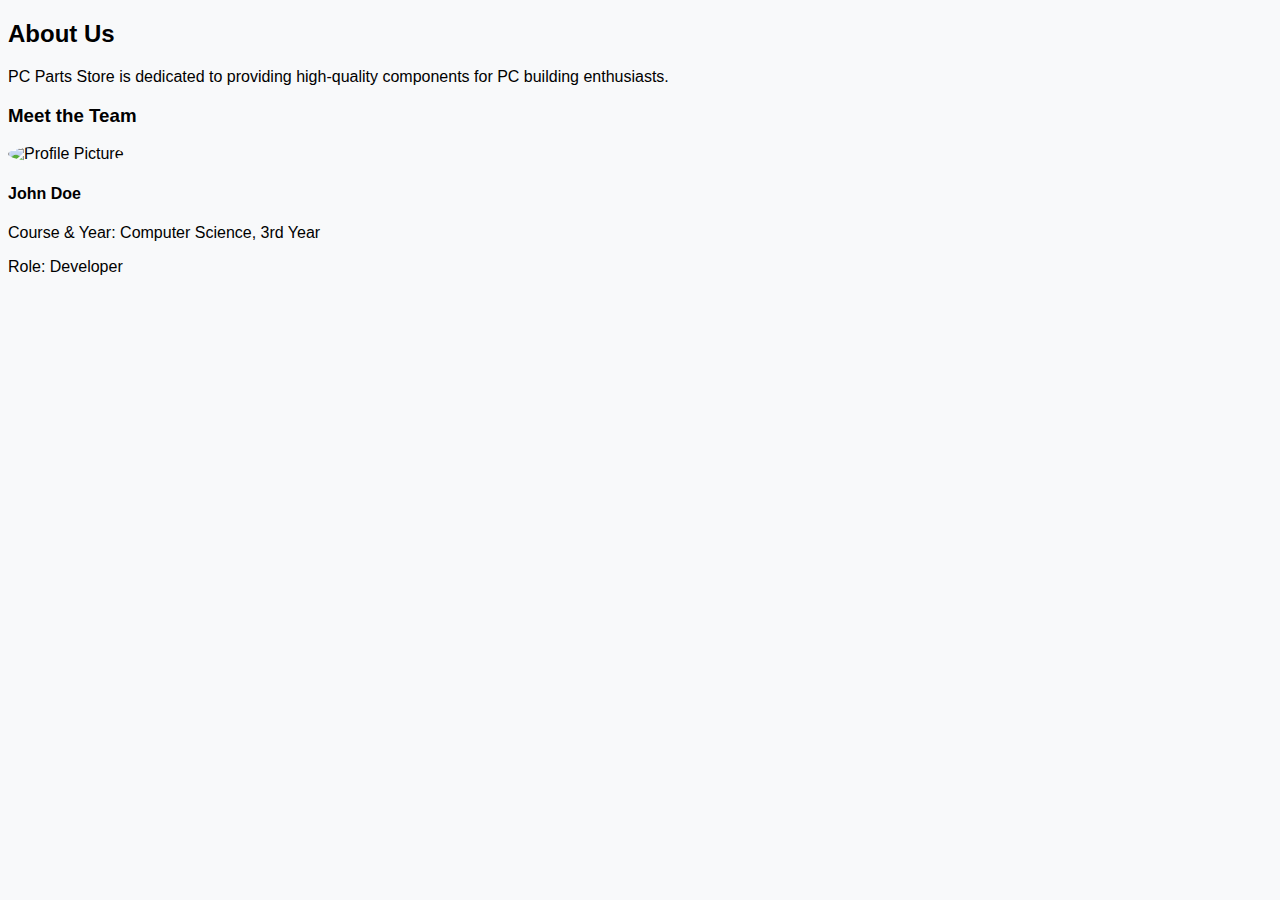
==== about.html @ e5ba2e80 "Initial Commit" ====
<!DOCTYPE html>
<html lang="en">
<head>
    <meta charset="UTF-8">
    <meta name="viewport" content="width=device-width, initial-scale=1.0">
    <title>About Us</title>
    <link rel="stylesheet" href="styles.css">
</head>
<body>
    <h2>About Us</h2>
    <p>PC Parts Store is dedicated to providing high-quality components for PC building enthusiasts.</p>
    <h3>Meet the Team</h3>
    <div class="team-member">
        <img src="placeholder.jpg" alt="Profile Picture">
        <h4>John Doe</h4>
        <p>Course & Year: Computer Science, 3rd Year</p>
        <p>Role: Developer</p>
    </div>
</body>
</html>
---- styles.css ----
@import url('https://fonts.googleapis.com/css2?family=Julius+Sans+One&display=swap');
.julius-sans-one-bold {
    font-family: "Julius Sans One", sans-serif;
    font-weight: 800;
    font-style: normal;
}
body {
    font-family: Arial, sans-serif !important;
    background-color: #f8f9fa;
}
.navbar{
    background-color: #281549;
}
.navbar-brand{
    display: flex;
    align-items: center
}
.navbar-brand > h3{
    margin-bottom: 0;
}
.navbar-toggler {
    border-color: white !important;
}
.navbar-toggler-icon {
    filter: invert(1);
}
.navbar-brand > h3,
.navbar-nav .nav-link {
    color: #ffffff !important;
}
.navbar-brand > img{
    height: 60px;
}
.team-member img {
    width: 100px;
    border-radius: 50%;
}
@media (min-width: 992px) {
    .navbar-expand-lg .navbar-collapse{
        justify-content: flex-end;
    }
}
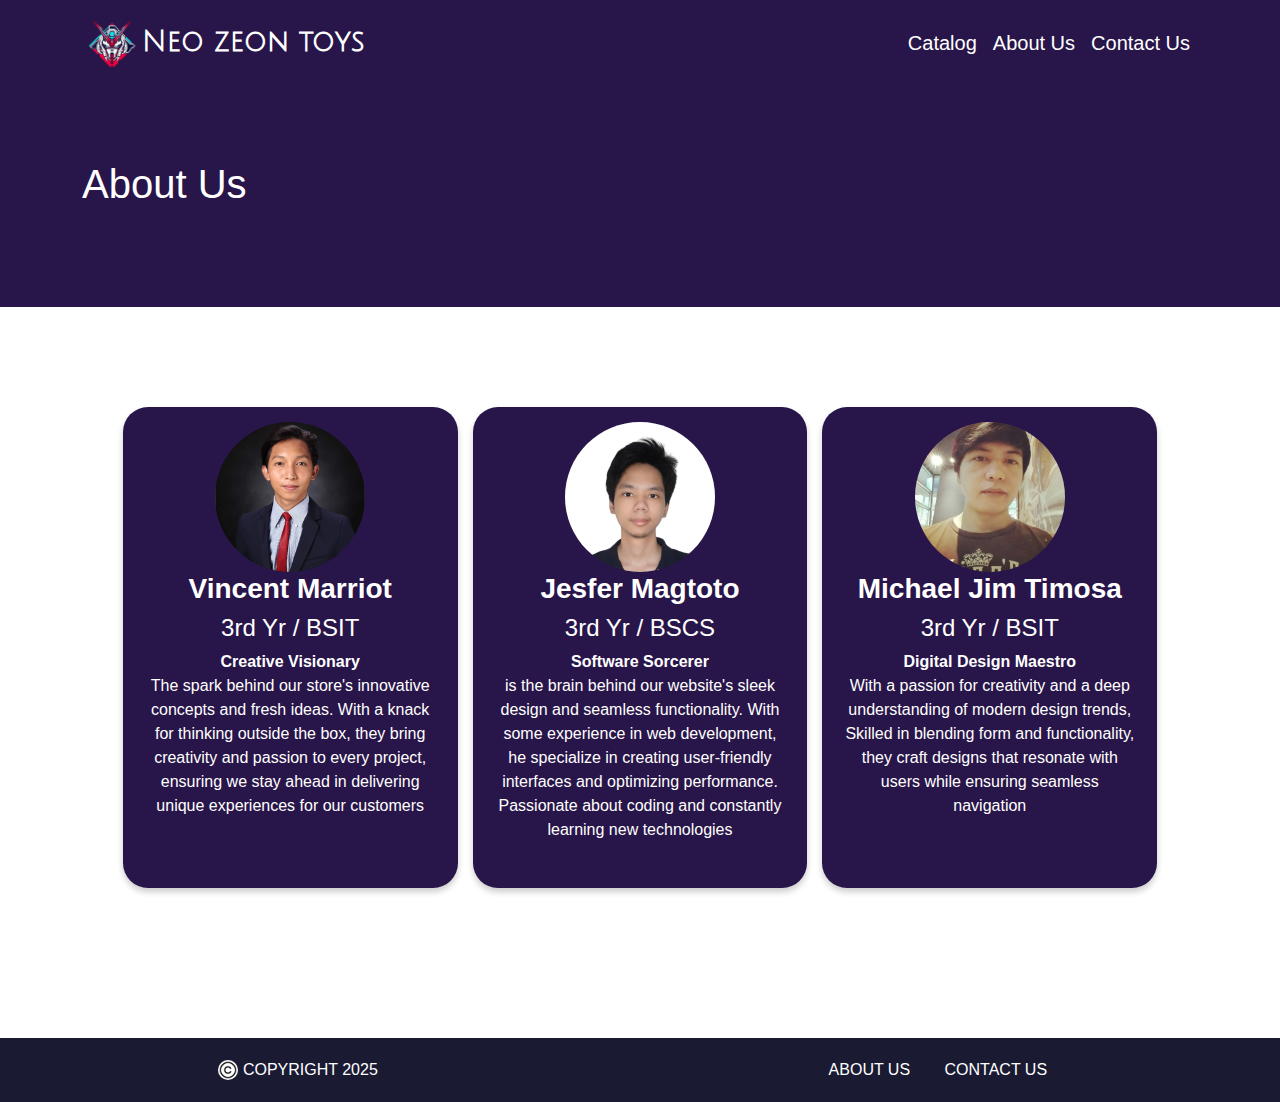
==== commit 1e09eef1: "Team members update" ====
--- a/about.html
+++ b/about.html
@@ -5,16 +5,71 @@
     <meta name="viewport" content="width=device-width, initial-scale=1.0">
     <title>About Us</title>
     <link rel="stylesheet" href="styles.css">
+    <link rel="stylesheet" href="https://cdn.jsdelivr.net/npm/bootstrap@5.3.0/dist/css/bootstrap.min.css">
 </head>
 <body>
-    <h2>About Us</h2>
-    <p>PC Parts Store is dedicated to providing high-quality components for PC building enthusiasts.</p>
-    <h3>Meet the Team</h3>
-    <div class="team-member">
-        <img src="placeholder.jpg" alt="Profile Picture">
-        <h4>John Doe</h4>
-        <p>Course & Year: Computer Science, 3rd Year</p>
-        <p>Role: Developer</p>
-    </div>
+    <nav class="navbar navbar-expand-lg">
+        <div class="container">
+            <a class="navbar-brand" href="index.html">
+                <img src="assets/logo/logo.png">
+                <h3 class="julius-sans-one-bold">Neo zeon toys</h3>
+            </a>
+            <button class="navbar-toggler" type="button" data-bs-toggle="collapse" data-bs-target="#navbarNav">
+                <span class="navbar-toggler-icon"></span>
+            </button>
+            <div class="collapse navbar-collapse" id="navbarNav">
+                <ul class="navbar-nav">
+                    <li class="nav-item"><a class="nav-link" href="catalog.html">Catalog</a></li>
+                    <li class="nav-item"><a class="nav-link" href="about.html">About Us</a></li>
+                    <li class="nav-item"><a class="nav-link" href="contact.html">Contact Us</a></li>
+                </ul>
+            </div>
+        </div>
+    </nav>
+        <section class="about-banner">
+            <div class="container my-4">
+                <h1>About Us</h1>
+            </div>
+        </section>
+        <section class="team-members">
+            <div class="container team-members-content">
+                <div class="member-card">
+                    <div class="image-container">
+                        <img src="assets/images/Mariot.png" alt="">
+                    </div>
+                    <h3 class="name">Vincent Marriot</h3>
+                    <h4 class="course">3rd Yr / BSIT</h4>
+                    <p class="description"><strong>Creative Visionary</strong><br> The spark behind our store's innovative concepts and fresh ideas. With a knack for thinking outside the box, they bring creativity and passion to every project, ensuring we stay ahead in delivering unique experiences for our customers</p>
+                </div>
+                <div class="member-card">
+                    <div class="image-container">
+                        <img src="assets/images/Magtoto.png" alt="">
+                    </div>
+                    <h3 class="name">Jesfer Magtoto</h3>
+                    <h4 class="course">3rd Yr / BSCS</h4>
+                    <p class="description"><strong>Software Sorcerer</strong><br> is the brain behind our website's sleek design and seamless functionality. With some experience in web development, he specialize in creating user-friendly interfaces and optimizing performance. Passionate about coding and constantly learning new technologies</p>
+                </div>
+                <div class="member-card">
+                    <div class="image-container">
+                        <img src="assets/images/Timosa.jpg" alt="">
+                    </div>
+                    <h3 class="name">Michael Jim Timosa</h3>
+                    <h4 class="course">3rd Yr / BSIT</h4>
+                    <p class="description"><strong>Digital Design Maestro</strong><br> With a passion for creativity and a deep understanding of modern design trends,
+                        Skilled in blending form and functionality, they craft designs that resonate with users while ensuring seamless navigation</p>
+                </div>
+                
+            </div>
+        </section>
+    <footer>
+        <div class="copyright">
+          <img src="assets/logo/Copyright_Symbol.png" alt="Copyright"> <span>COPYRIGHT 2025</span>
+        </div>
+        <div class="link-container">
+            <a href="about.html">ABOUT US</a>
+            <a href="contact.html">CONTACT US</a>
+        </div>
+        
+      </footer>
 </body>
 </html>--- a/styles.css
+++ b/styles.css
@@ -6,7 +6,6 @@
 }
 body {
     font-family: Arial, sans-serif !important;
-    background-color: #f8f9fa;
 }
 .navbar{
     background-color: #281549;
@@ -19,7 +18,7 @@
     margin-bottom: 0;
 }
 .navbar-toggler {
-    border-color: white !important;
+    border-color: #ffffff !important;
 }
 .navbar-toggler-icon {
     filter: invert(1);
@@ -28,6 +27,9 @@
 .navbar-nav .nav-link {
     color: #ffffff !important;
 }
+.navbar-nav .nav-link {
+    font-size: 20px;
+}
 .navbar-brand > img{
     height: 60px;
 }
@@ -39,4 +41,332 @@
     .navbar-expand-lg .navbar-collapse{
         justify-content: flex-end;
     }
+}
+/*------------------------------------------------*/
+.background-container{
+    max-height: 768px;
+    display: flex;
+    flex-direction: row;
+    overflow: hidden;
+}
+.background-container > img{
+    width: 75%;
+    object-fit: cover;
+    transform: translate(9%, 0px);
+    z-index: -1;
+    overflow: visible;
+}
+.background-container > video{
+    width: 25%;
+    object-fit: cover;
+}
+.hero-banner{
+    position: relative;
+}
+.hero-banner > .btn-container > a{
+    margin-top: 200px;
+    padding: 10px 46px;
+    background-color: #004aad;
+    width: max-content;
+    display: flex;
+    text-decoration: none;
+    border-radius: 15px;
+}
+.hero-banner > .btn-container > a > p{
+    font-size: 24px;
+    text-align: center;
+    width: max-content;
+    margin-bottom: 0;
+    color: #ffffff;
+}
+/*------------------------------------------------*/
+.samples{
+    background-color: #281549;
+}
+.samples-container{
+    display: flex;
+    flex-direction: row;
+}
+.samples .card-sample{
+    max-width: 363px;
+    display: flex;
+    flex-direction: column;
+    justify-content: center;
+    margin: auto;
+    cursor: pointer;
+}
+.samples .image-container{
+    height: 518px;
+    
+}
+@media (max-width: 1199px) {
+    .samples .image-container {
+      height: calc(100vh - 480px);
+    }
+    .samples{
+        gap: 15px;
+    }
+}
+.samples .image-container img{
+    height: 100%;
+    border-radius: 70px;
+    object-fit: cover;
+}
+.samples .card-title > h5{
+    color: #ffffff !important;
+    text-align: center;
+    margin-top: 25px;
+    font-weight: 800;
+}
+body.modal-open {
+    background-color: rgba(0, 0, 0, 0.5);
+}
+.card-sample .buy-now {
+    margin-top: 10px;
+    width: 100%;
+    font-size: 16px;
+    padding: 10px;
+    border-radius: 8px;
+}
+.more-sample{
+    padding: 30px 0 60px;
+    display: flex;
+    justify-content: center
+}
+.more-sample > a{
+    text-decoration: none;
+    color: #ffffff;
+    background-color: #004aad;
+    font-size: 40px;
+    padding: 18px 60px;
+    font-weight: 600;
+    border-radius: 30px;
+}
+.more-sample > a:hover {
+    background-color: #0066cc; /* Slightly lighter shade of blue */
+    transform: translateY(-3px); /* Slight upward movement */
+    box-shadow: 0 4px 6px rgba(0, 0, 0, 0.2); /* Add a subtle shadow */
+}
+footer {
+    background-color: #1A1A33; /* Dark purple background */
+    color: white;
+    padding: 20px 0;
+    text-align: center;
+    font-family: sans-serif; /* Or your preferred font */
+    display: flex;
+    flex-direction: row;
+    justify-content: space-around;
+}
+footer a {
+    color: white;
+    text-decoration: none;
+    margin: 0 15px;
+    font-size: 16px;
+}
+footer a:hover {
+    text-decoration: underline;
+}
+.copyright {
+    display: flex;
+    align-items: center;
+    justify-content: center;
+    
+}
+.copyright img {
+    height: 20px; /* Adjust as needed */
+    margin-right: 5px;
+    border-radius: 50%;
+    background-color: #ffffff;
+}
+.product-card {
+    cursor: pointer;
+    overflow: hidden; /* Ensure images are contained within their cards */
+    border-radius: 15px;
+    border: 1px solid #ddd;
+    box-shadow: 0 4px 10px rgba(0, 0, 0, 0.1); /* Add box shadow */
+    display: flex;
+    flex-direction: column;
+    height: 100%;
+}
+.product-card .image-container img {
+    height: 470px; /* Fixed height for uniformity */
+    object-fit: cover; /* Ensure aspect ratio is preserved */
+}
+@media (max-width: 1199px) {
+    .product-card .image-container {
+        height: calc(33.57vw); /* 470 / 1200 * 100 */
+    }
+    .product-card .image-container img{
+        height: calc(33.57vw); 
+    }
+}
+.card-title h5 {
+    text-align: center;
+    font-size: 18px;
+    margin-top: 10px;
+    height: 50px; /* Ensure title has consistent height */
+    overflow: hidden;
+    text-overflow: ellipsis;
+}
+.card-title p {
+    font-size: 14px;
+    color: #333;
+    text-align: center;
+    margin: 5px 0;
+}
+.product-card .card-title {
+    display: flex;
+    flex-direction: column;
+    justify-content: flex-start;
+    align-items: center;
+    padding: 10px;
+    flex-grow: 1; /* Allow it to grow and take remaining space */
+    min-height: 100px;
+}
+/* Ensure Price and Release Year are aligned at the same height */
+.product-card p {
+    margin: 5px 0;
+}
+#product-list .col-md-4 {
+    display: flex;
+    justify-content: center;
+    align-items: flex-start;
+}
+/* Optional: Add some spacing between product cards */
+.product-card {
+    margin-bottom: 15px;
+}
+/* Bootstrap grid for 3 items per row */
+.product-card p {
+    padding-left: 15px; 
+}
+aside{
+    margin-bottom: 500px;
+    padding: 30px 0;
+    color: #ffffff;
+    background-color: #281549;
+    border-radius: 25px;
+    height: max-content;
+    position: sticky;
+    top: 30px;
+}
+.modal-dialog{
+    min-width: 768px;
+    color: #ffffff;
+    
+}
+.modal-content{
+    background-color: #281549 !important;
+}
+.modal-product{
+    display: flex;
+    flex-direction: row;
+}
+
+/* ================= Responsive Enhancements ================= */
+
+/* Breakpoint for screens <= 1200px */
+@media (max-width: 1200px) {
+    .modal-dialog {
+        max-width: 80%;
+        min-width: unset;
+    }
+}
+
+/* Breakpoint for screens <= 992px */
+@media (max-width: 992px) {
+    .modal-dialog {
+        max-width: 90%;
+    }
+    .catalog-container {
+        grid-template-columns: repeat(2, 1fr);
+    }
+}
+
+/* Breakpoint for screens <= 768px */
+@media (max-width: 768px) {
+    .hero h1 {
+        font-size: 24px;
+    }
+    .catalog-container {
+        grid-template-columns: 1fr;
+    }
+    .modal-dialog {
+        max-width: 95%;
+    }
+    .product-card{
+        width: 100%;
+    }
+    .product-card > .image-container,
+    .product-card > .image-container img{
+        min-height: 470px;
+    }
+    aside{
+        margin-bottom: 150px;
+        height: max-content;
+        position: unset;
+        top: unset;
+    }
+    .member-card {
+        max-width: unset !important;
+    }
+    .team-members-content{
+        flex-direction: column !important;
+    }
+}
+.modal-product a{
+    text-decoration: none;
+    color: #ffffff;
+    background-color: #cf0d4e;
+    font-weight: 800;
+    font-size: 26px;
+    padding: 12px 60px;
+    border-radius: 25px;
+    display: block;
+    width: max-content;
+}
+.btn-close {
+    filter: invert(1);
+}
+.team-members-content{
+    display: flex;
+    flex-direction: row;
+    justify-content: center;
+    gap: 15px;
+    flex-wrap: wrap
+}
+.member-card {
+    display: flex;
+    flex-direction: column;
+    align-items: center;
+    text-align: center;
+    box-shadow: 0 4px 6px rgba(0, 0, 0, 0.2);
+    padding: 15px 20px 30px;
+    border-radius: 25px;
+    max-width: 30%;
+    background-color: #281549;
+    color: #ffffff;
+}
+.member-card h3{
+    font-weight: 600;
+}
+.team-members .image-container {
+    border-radius: 50%;
+
+}
+.team-members > .team-members-content > .member-card > .image-container > img{
+    height: 150px;
+    width: 150px;
+    object-fit: cover;
+    border-radius: 50%;
+}
+.team-members {
+    margin-bottom: 150px;
+    margin-top: 100px;
+}
+.about-banner{
+    background-color: #281549;
+    color: #ffffff;
+    font-weight: 800;
+    padding: 50px 0 75px;
 }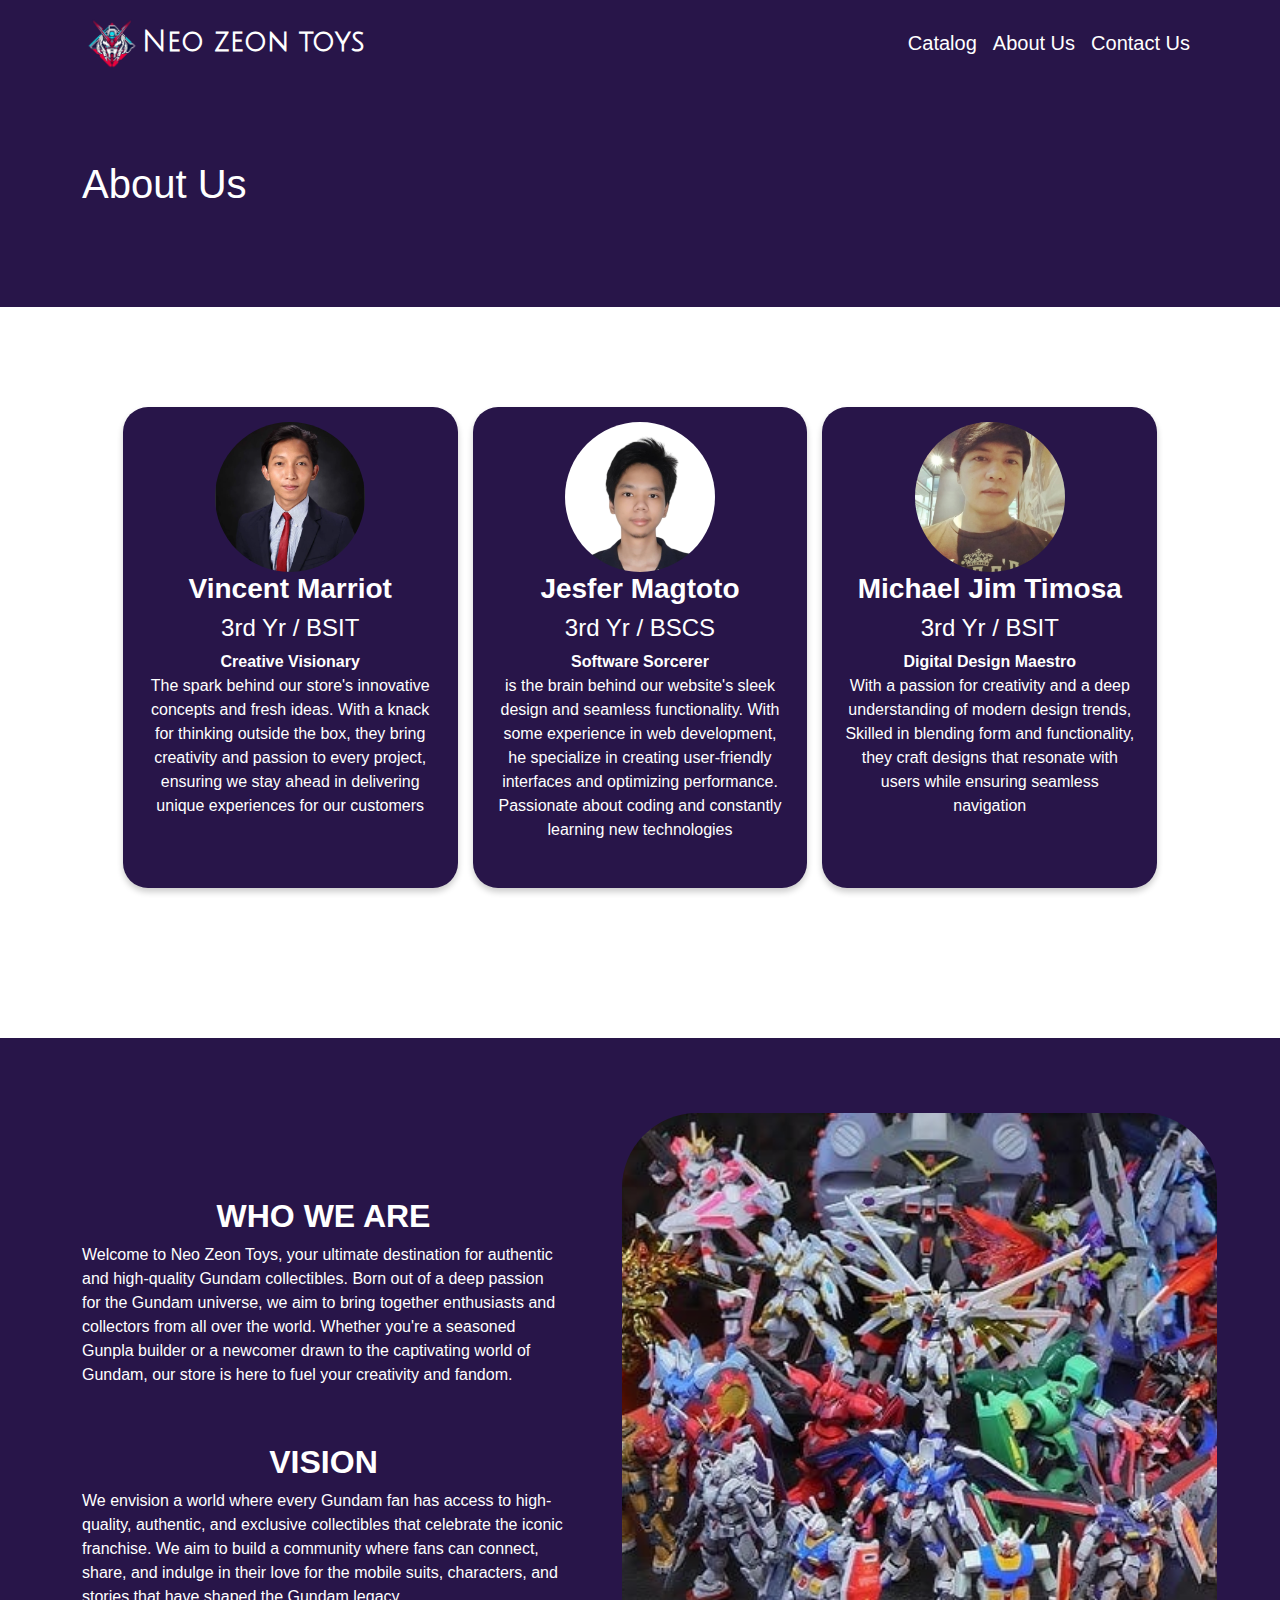
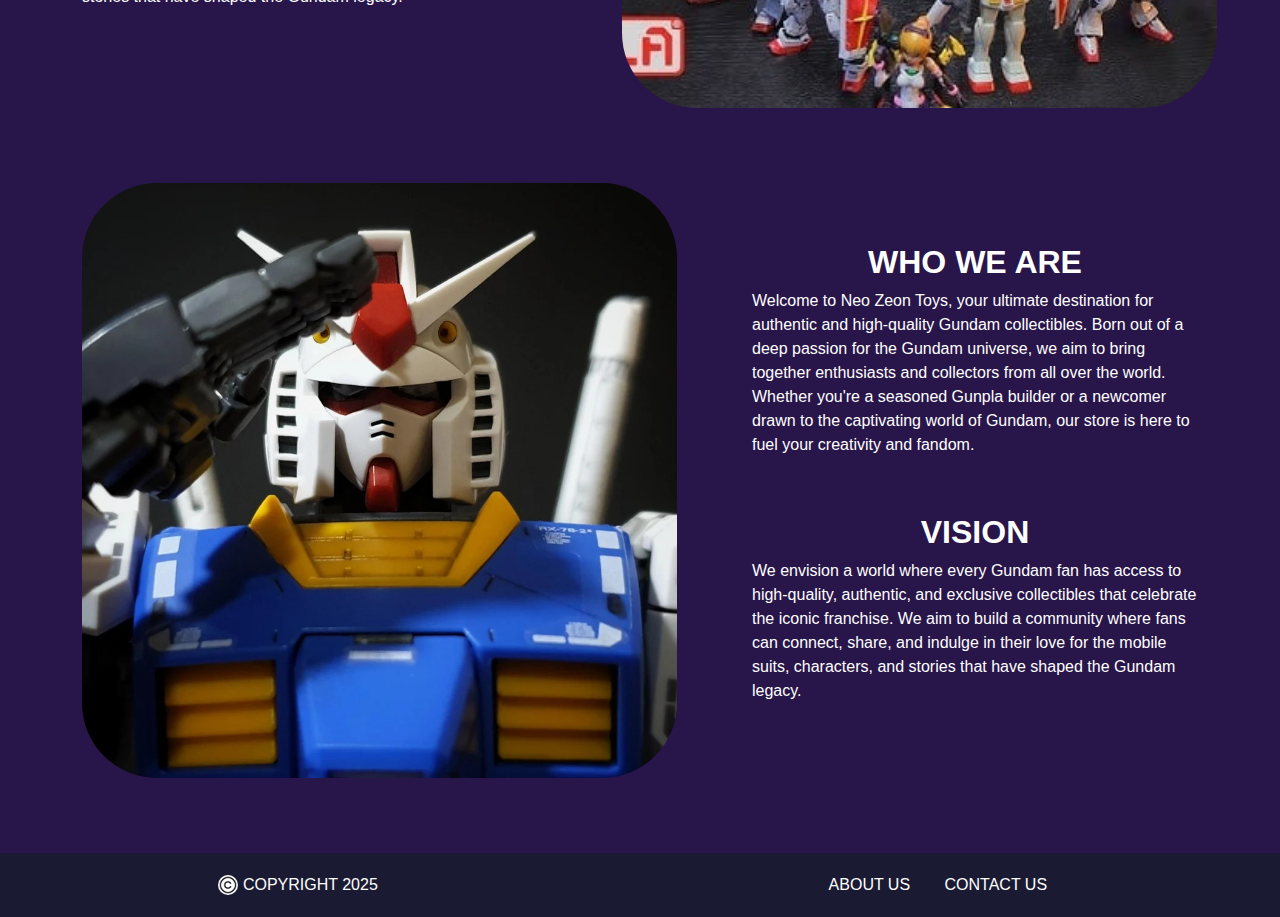
==== commit 8c679dea: "added about us content" ====
--- a/about.html
+++ b/about.html
@@ -61,6 +61,34 @@
                 
             </div>
         </section>
+        <section class="who">
+            <div class="who-content container">
+                <div class="who-text">
+                    <h2>WHO WE ARE</h2>
+                    <p>Welcome to Neo Zeon Toys, your ultimate destination for authentic and high-quality Gundam collectibles. Born out of a deep passion for the Gundam universe, we aim to bring together enthusiasts and collectors from all over the world. Whether you're a seasoned Gunpla builder or a newcomer drawn to the captivating world of Gundam, our store is here to fuel your creativity and fandom.</p>
+                    <p>&nbsp;</p>
+                    <h2>VISION</h2>
+                    <p>We envision a world where every Gundam fan has access to high-quality, authentic, and exclusive collectibles that celebrate the iconic franchise. We aim to build a community where fans can connect, share, and indulge in their love for the mobile suits, characters, and stories that have shaped the Gundam legacy.</p>
+                </div>
+                <div class="who-image">
+                    <img src="assets/images/width_686.jpg" alt="">
+                </div>
+            </div>
+        </section>
+        <section class="mission">
+            <div class="mission-content container">
+                <div class="who-image">
+                    <img src="assets/images/width_1600.jpg" alt="">
+                </div>
+                <div class="mission-text">
+                    <h2>WHO WE ARE</h2>
+                    <p>Welcome to Neo Zeon Toys, your ultimate destination for authentic and high-quality Gundam collectibles. Born out of a deep passion for the Gundam universe, we aim to bring together enthusiasts and collectors from all over the world. Whether you're a seasoned Gunpla builder or a newcomer drawn to the captivating world of Gundam, our store is here to fuel your creativity and fandom.</p>
+                    <p>&nbsp;</p>
+                    <h2>VISION</h2>
+                    <p>We envision a world where every Gundam fan has access to high-quality, authentic, and exclusive collectibles that celebrate the iconic franchise. We aim to build a community where fans can connect, share, and indulge in their love for the mobile suits, characters, and stories that have shaped the Gundam legacy.</p>
+                </div>
+            </div>
+        </section>
     <footer>
         <div class="copyright">
           <img src="assets/logo/Copyright_Symbol.png" alt="Copyright"> <span>COPYRIGHT 2025</span>
--- a/styles.css
+++ b/styles.css
@@ -369,4 +369,107 @@
     color: #ffffff;
     font-weight: 800;
     padding: 50px 0 75px;
-}+}
+.who, .mission{
+    background-color: #281549;
+    color: #ffffff;
+    padding: 75px 0 0;
+}
+.mission{
+    padding-bottom: 75px;
+}
+.who h2,
+.mission h2{
+    font-weight: 800;
+    text-align: center;
+}
+.mission-content,
+.who-content{
+    display: flex;
+    flex-direction: row;
+    align-items: center;
+}
+.who-text{
+    padding-right: 75px;
+}
+.who-content > div{
+    width: 50%;
+}
+.who-image {
+    display: flex;
+    justify-content: center;
+}
+.who-image img{
+    max-width: 595px;
+    height: 595px;
+    object-fit: cover;
+    border-radius: 75px;
+}
+.who, .mission {
+    background-color: #281549;
+    color: #ffffff;
+    padding: 75px 0 0;
+}
+
+.mission {
+    padding-bottom: 75px;
+}
+
+.who h2,
+.mission h2 {
+    font-weight: 800;
+    text-align: center;
+}
+
+.who-content {
+    display: flex;
+    flex-direction: row;
+    align-items: center;
+    justify-content: center;
+    flex-wrap: wrap;
+}
+
+.who-text {
+    padding-right: 75px;
+}
+.mission-text{
+    padding-left: 75px;
+}
+.who-content > div {
+    width: 50%;
+}
+
+/* Image styling with a fixed maximum size that shrinks responsively */
+.who-image img {
+    width: clamp(300px, 50vw, 595px);
+    height: clamp(300px, 50vw, 595px);
+    object-fit: cover;
+    border-radius: 75px;
+}
+
+/* Responsive adjustments for smaller screens */
+@media (max-width: 992px) {
+    .mission{
+        padding-top: 30px;
+    }
+    .who-content {
+        flex-direction: column-reverse;
+        padding: 0 20px;
+    }
+    .mission-content {
+        flex-direction: column;
+        padding: 0 20px;
+    }
+    .mission-content > div,
+    .who-content > div {
+        width: 100%;
+        padding: 30px 0 0;
+    }
+    .who-text {
+        padding-right: 0;
+        margin-bottom: 20px;
+    }
+    .who-image img {
+        border-radius: 50px; /* Optionally adjust border radius on smaller screens */
+    }
+}
